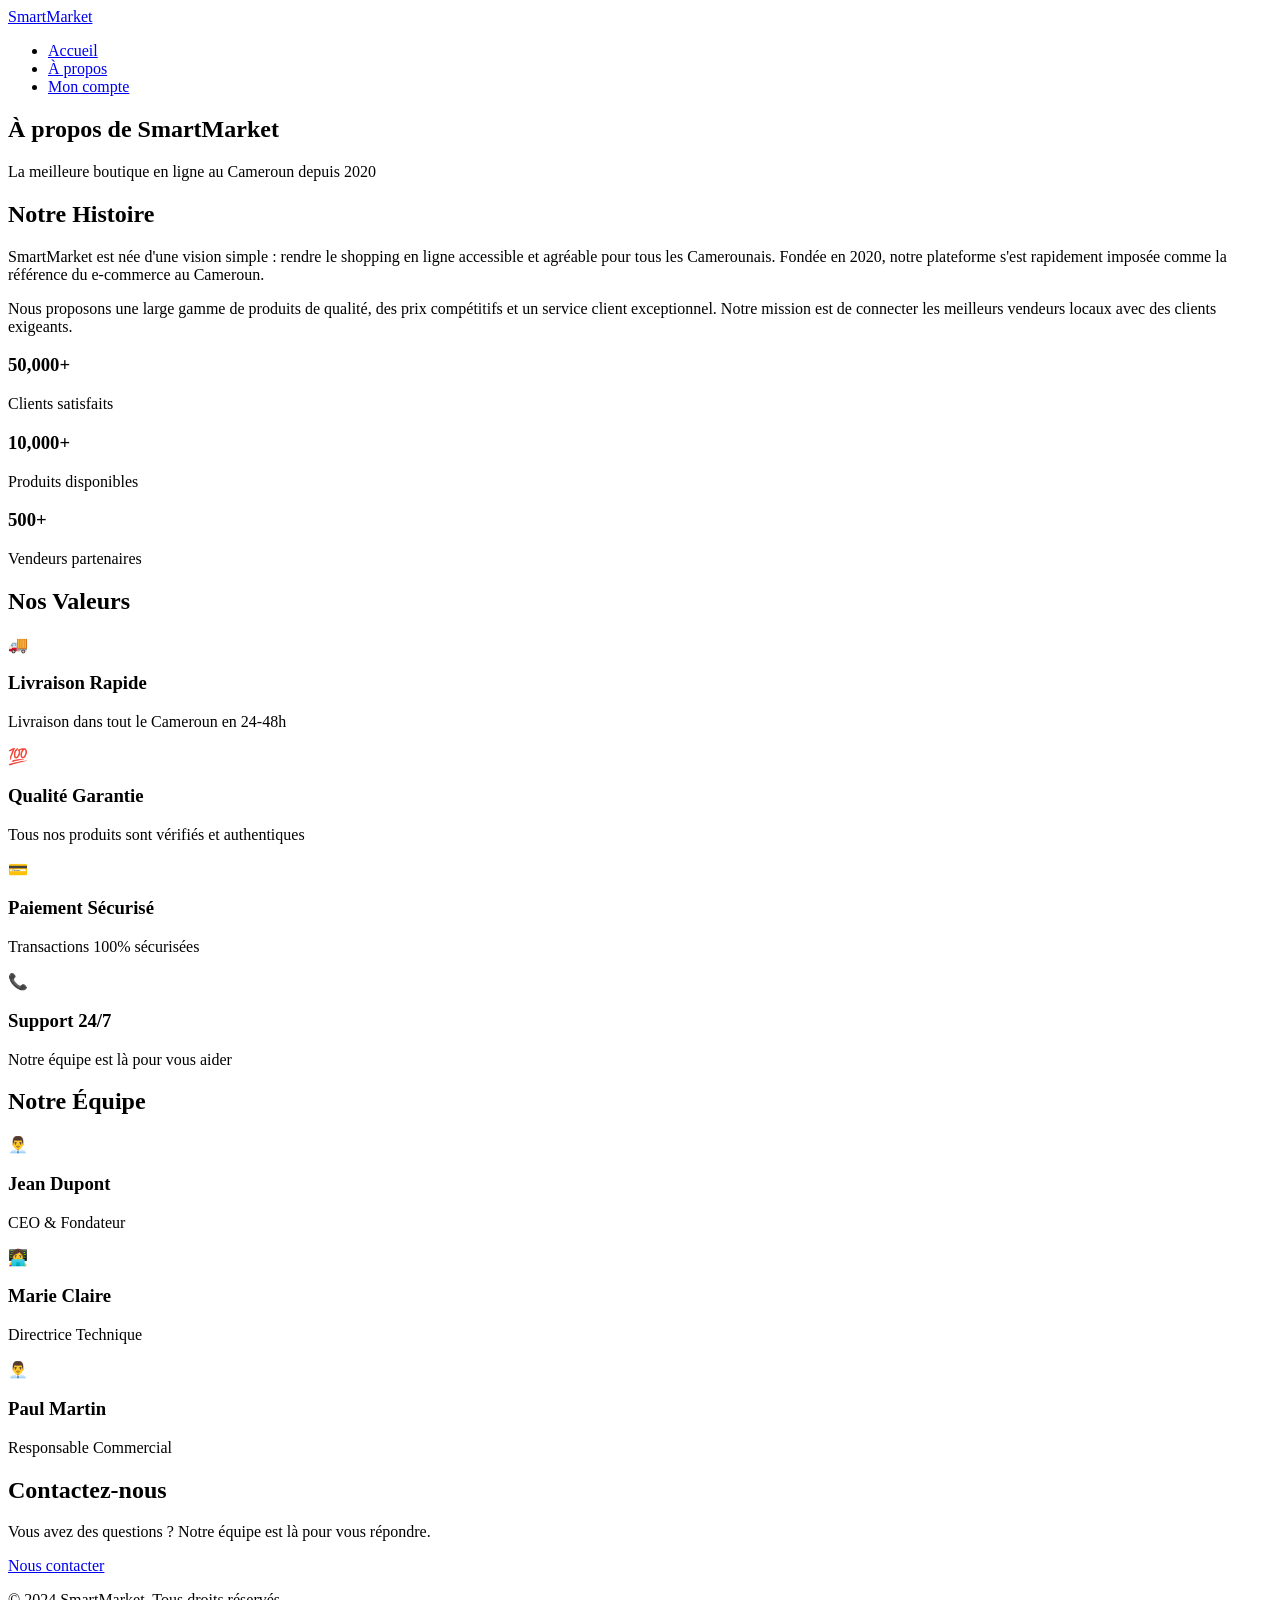
==== about.html @ d12b4888 "a propos description du site" ====
<!DOCTYPE html>
<html lang="fr">
<head>
    <meta charset="UTF-8">
    <meta name="viewport" content="width=device-width, initial-scale=1.0">
    <meta name="description" content="À propos de SmartMarket - Notre histoire et nos valeurs">
    <title>À propos - SmartMarket</title>
    <link rel="stylesheet" href="about.css">
</head>
<body>
    <header>
        <nav>
            <div class="nav-container">
                <a href="index.html" class="logo">SmartMarket</a>
                <ul class="nav-menu">
                    <li><a href="index.html">Accueil</a></li>
                    <li><a href="about.html" class="active">À propos</a></li>
                    <li><a href="account.html">Mon compte</a></li>
                </ul>
            </div>
        </nav>
    </header>

    <main>
        <section class="hero">
            <div class="hero-content">
                <h1>À propos de SmartMarket</h1>
                <p>La meilleure boutique en ligne au Cameroun depuis 2020</p>
            </div>
        </section>

        <section class="story">
            <div class="container">
                <h2>Notre Histoire</h2>
                <div class="story-content">
                    <div class="story-text">
                        <p>SmartMarket est née d'une vision simple : rendre le shopping en ligne accessible et agréable pour tous les Camerounais. Fondée en 2020, notre plateforme s'est rapidement imposée comme la référence du e-commerce au Cameroun.</p>
                        <p>Nous proposons une large gamme de produits de qualité, des prix compétitifs et un service client exceptionnel. Notre mission est de connecter les meilleurs vendeurs locaux avec des clients exigeants.</p>
                    </div>
                    <div class="story-stats">
                        <div class="stat">
                            <h3>50,000+</h3>
                            <p>Clients satisfaits</p>
                        </div>
                        <div class="stat">
                            <h3>10,000+</h3>
                            <p>Produits disponibles</p>
                        </div>
                        <div class="stat">
                            <h3>500+</h3>
                            <p>Vendeurs partenaires</p>
                        </div>
                    </div>
                </div>
            </div>
        </section>

        <section class="values">
            <div class="container">
                <h2>Nos Valeurs</h2>
                <div class="values-grid">
                    <div class="value-card">
                        <div class="value-icon">🚚</div>
                        <h3>Livraison Rapide</h3>
                        <p>Livraison dans tout le Cameroun en 24-48h</p>
                    </div>
                    <div class="value-card">
                        <div class="value-icon">💯</div>
                        <h3>Qualité Garantie</h3>
                        <p>Tous nos produits sont vérifiés et authentiques</p>
                    </div>
                    <div class="value-card">
                        <div class="value-icon">💳</div>
                        <h3>Paiement Sécurisé</h3>
                        <p>Transactions 100% sécurisées</p>
                    </div>
                    <div class="value-card">
                        <div class="value-icon">📞</div>
                        <h3>Support 24/7</h3>
                        <p>Notre équipe est là pour vous aider</p>
                    </div>
                </div>
            </div>
        </section>

        <section class="team">
            <div class="container">
                <h2>Notre Équipe</h2>
                <div class="team-grid">
                    <div class="team-member">
                        <div class="member-avatar">👨‍💼</div>
                        <h3>Jean Dupont</h3>
                        <p>CEO & Fondateur</p>
                    </div>
                    <div class="team-member">
                        <div class="member-avatar">👩‍💻</div>
                        <h3>Marie Claire</h3>
                        <p>Directrice Technique</p>
                    </div>
                    <div class="team-member">
                        <div class="member-avatar">👨‍💼</div>
                        <h3>Paul Martin</h3>
                        <p>Responsable Commercial</p>
                    </div>
                </div>
            </div>
        </section>

        <section class="contact-cta">
            <div class="container">
                <h2>Contactez-nous</h2>
                <p>Vous avez des questions ? Notre équipe est là pour vous répondre.</p>
                <a href="mailto:contact@smartmarket.cm" class="cta-button">Nous contacter</a>
            </div>
        </section>
    </main>

    <footer>
        <div class="container">
            <p>&copy; 2024 SmartMarket. Tous droits réservés.</p>
        </div>
    </footer>

    <script src="about.js"></script>
</body>
</html>
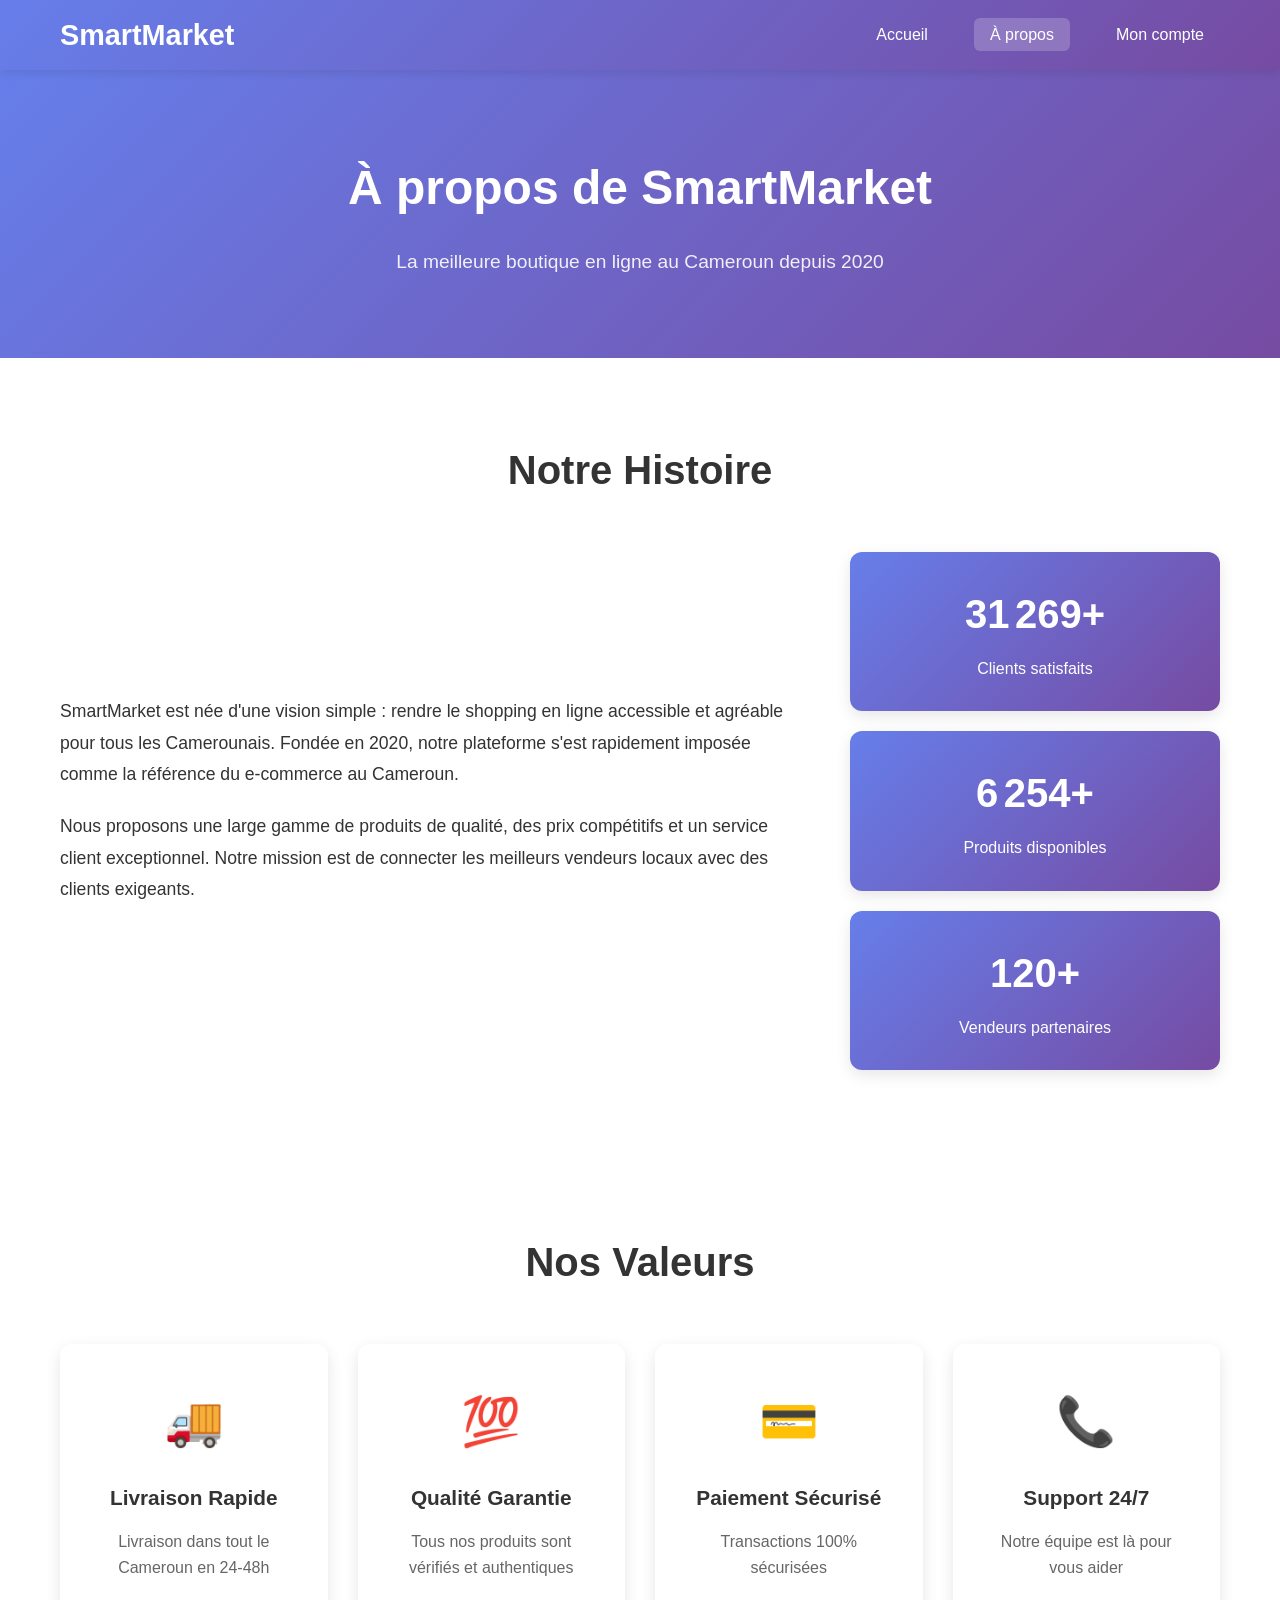
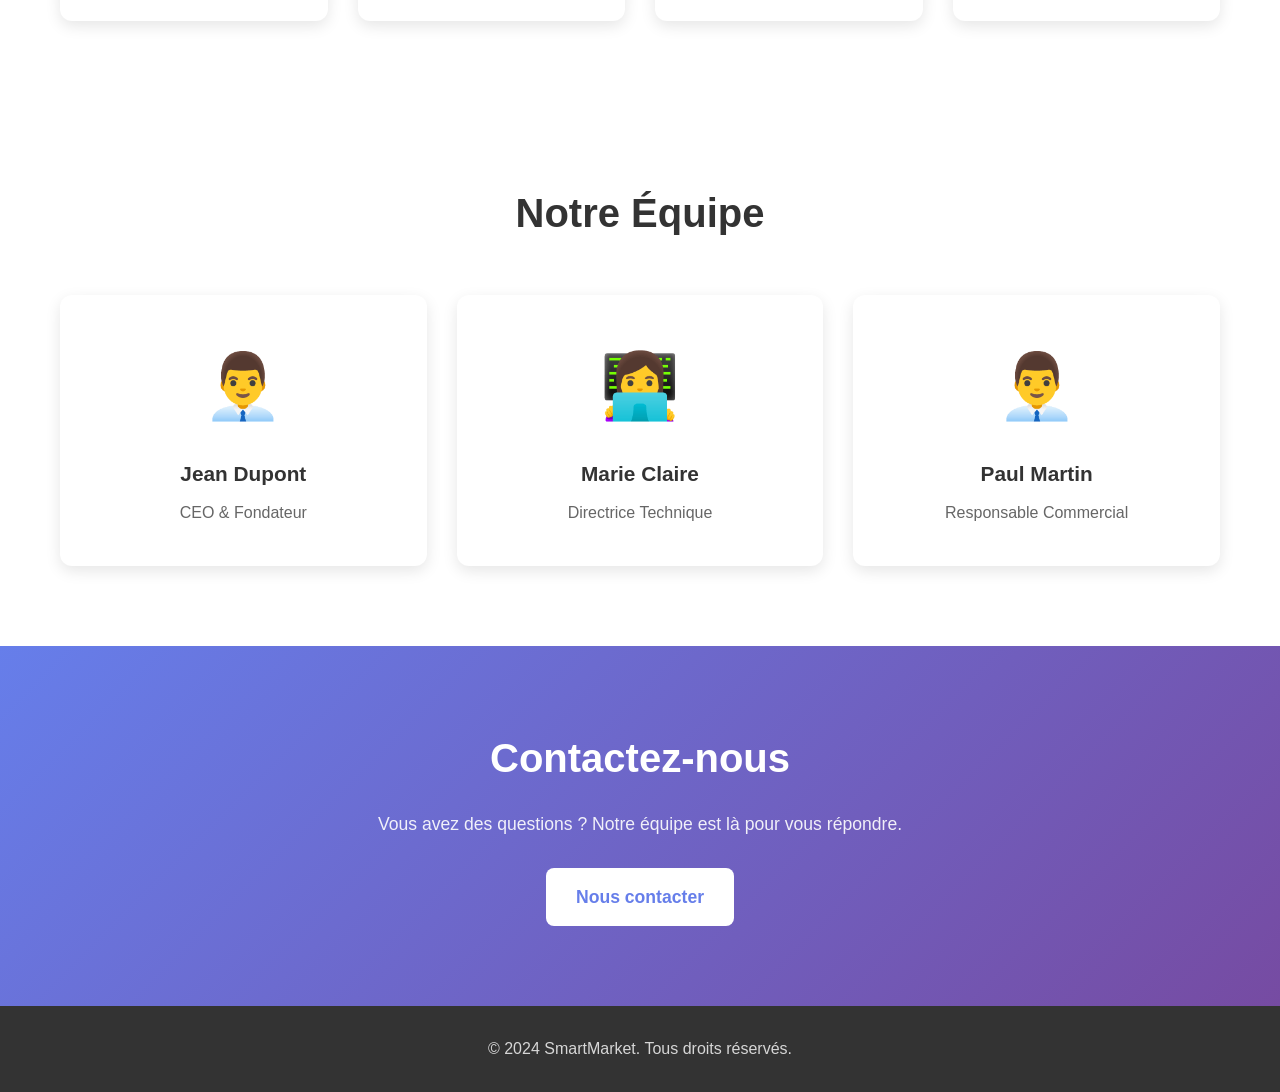
==== commit 08cc2df3: "modifications completes du travail. Ajout de la fonctionnalités de projduit, de compte, favoris etc" ====
--- a/about.html
+++ b/about.html
@@ -1,126 +1,126 @@
-<!DOCTYPE html>
-<html lang="fr">
-<head>
-    <meta charset="UTF-8">
-    <meta name="viewport" content="width=device-width, initial-scale=1.0">
-    <meta name="description" content="À propos de SmartMarket - Notre histoire et nos valeurs">
-    <title>À propos - SmartMarket</title>
-    <link rel="stylesheet" href="about.css">
-</head>
-<body>
-    <header>
-        <nav>
-            <div class="nav-container">
-                <a href="index.html" class="logo">SmartMarket</a>
-                <ul class="nav-menu">
-                    <li><a href="index.html">Accueil</a></li>
-                    <li><a href="about.html" class="active">À propos</a></li>
-                    <li><a href="account.html">Mon compte</a></li>
-                </ul>
-            </div>
-        </nav>
-    </header>
-
-    <main>
-        <section class="hero">
-            <div class="hero-content">
-                <h1>À propos de SmartMarket</h1>
-                <p>La meilleure boutique en ligne au Cameroun depuis 2020</p>
-            </div>
-        </section>
-
-        <section class="story">
-            <div class="container">
-                <h2>Notre Histoire</h2>
-                <div class="story-content">
-                    <div class="story-text">
-                        <p>SmartMarket est née d'une vision simple : rendre le shopping en ligne accessible et agréable pour tous les Camerounais. Fondée en 2020, notre plateforme s'est rapidement imposée comme la référence du e-commerce au Cameroun.</p>
-                        <p>Nous proposons une large gamme de produits de qualité, des prix compétitifs et un service client exceptionnel. Notre mission est de connecter les meilleurs vendeurs locaux avec des clients exigeants.</p>
-                    </div>
-                    <div class="story-stats">
-                        <div class="stat">
-                            <h3>50,000+</h3>
-                            <p>Clients satisfaits</p>
-                        </div>
-                        <div class="stat">
-                            <h3>10,000+</h3>
-                            <p>Produits disponibles</p>
-                        </div>
-                        <div class="stat">
-                            <h3>500+</h3>
-                            <p>Vendeurs partenaires</p>
-                        </div>
-                    </div>
-                </div>
-            </div>
-        </section>
-
-        <section class="values">
-            <div class="container">
-                <h2>Nos Valeurs</h2>
-                <div class="values-grid">
-                    <div class="value-card">
-                        <div class="value-icon">🚚</div>
-                        <h3>Livraison Rapide</h3>
-                        <p>Livraison dans tout le Cameroun en 24-48h</p>
-                    </div>
-                    <div class="value-card">
-                        <div class="value-icon">💯</div>
-                        <h3>Qualité Garantie</h3>
-                        <p>Tous nos produits sont vérifiés et authentiques</p>
-                    </div>
-                    <div class="value-card">
-                        <div class="value-icon">💳</div>
-                        <h3>Paiement Sécurisé</h3>
-                        <p>Transactions 100% sécurisées</p>
-                    </div>
-                    <div class="value-card">
-                        <div class="value-icon">📞</div>
-                        <h3>Support 24/7</h3>
-                        <p>Notre équipe est là pour vous aider</p>
-                    </div>
-                </div>
-            </div>
-        </section>
-
-        <section class="team">
-            <div class="container">
-                <h2>Notre Équipe</h2>
-                <div class="team-grid">
-                    <div class="team-member">
-                        <div class="member-avatar">👨‍💼</div>
-                        <h3>Jean Dupont</h3>
-                        <p>CEO & Fondateur</p>
-                    </div>
-                    <div class="team-member">
-                        <div class="member-avatar">👩‍💻</div>
-                        <h3>Marie Claire</h3>
-                        <p>Directrice Technique</p>
-                    </div>
-                    <div class="team-member">
-                        <div class="member-avatar">👨‍💼</div>
-                        <h3>Paul Martin</h3>
-                        <p>Responsable Commercial</p>
-                    </div>
-                </div>
-            </div>
-        </section>
-
-        <section class="contact-cta">
-            <div class="container">
-                <h2>Contactez-nous</h2>
-                <p>Vous avez des questions ? Notre équipe est là pour vous répondre.</p>
-                <a href="mailto:contact@smartmarket.cm" class="cta-button">Nous contacter</a>
-            </div>
-        </section>
-    </main>
-
-    <footer>
-        <div class="container">
-            <p>&copy; 2024 SmartMarket. Tous droits réservés.</p>
-        </div>
-    </footer>
-
-    <script src="about.js"></script>
-</body>
+<!DOCTYPE html>
+<html lang="fr">
+<head>
+    <meta charset="UTF-8">
+    <meta name="viewport" content="width=device-width, initial-scale=1.0">
+    <meta name="description" content="À propos de SmartMarket - Notre histoire et nos valeurs">
+    <title>À propos - SmartMarket</title>
+    <link rel="stylesheet" href="about.css">
+</head>
+<body>
+    <header>
+        <nav>
+            <div class="nav-container">
+                <a href="index.html" class="logo">SmartMarket</a>
+                <ul class="nav-menu">
+                    <li><a href="index.html">Accueil</a></li>
+                    <li><a href="about.html" class="active">À propos</a></li>
+                    <li><a href="account.html">Mon compte</a></li>
+                </ul>
+            </div>
+        </nav>
+    </header>
+
+    <main>
+        <section class="hero">
+            <div class="hero-content">
+                <h1>À propos de SmartMarket</h1>
+                <p>La meilleure boutique en ligne au Cameroun depuis 2020</p>
+            </div>
+        </section>
+
+        <section class="story">
+            <div class="container">
+                <h2>Notre Histoire</h2>
+                <div class="story-content">
+                    <div class="story-text">
+                        <p>SmartMarket est née d'une vision simple : rendre le shopping en ligne accessible et agréable pour tous les Camerounais. Fondée en 2020, notre plateforme s'est rapidement imposée comme la référence du e-commerce au Cameroun.</p>
+                        <p>Nous proposons une large gamme de produits de qualité, des prix compétitifs et un service client exceptionnel. Notre mission est de connecter les meilleurs vendeurs locaux avec des clients exigeants.</p>
+                    </div>
+                    <div class="story-stats">
+                        <div class="stat">
+                            <h3>50,000+</h3>
+                            <p>Clients satisfaits</p>
+                        </div>
+                        <div class="stat">
+                            <h3>10,000+</h3>
+                            <p>Produits disponibles</p>
+                        </div>
+                        <div class="stat">
+                            <h3>500+</h3>
+                            <p>Vendeurs partenaires</p>
+                        </div>
+                    </div>
+                </div>
+            </div>
+        </section>
+
+        <section class="values">
+            <div class="container">
+                <h2>Nos Valeurs</h2>
+                <div class="values-grid">
+                    <div class="value-card">
+                        <div class="value-icon">🚚</div>
+                        <h3>Livraison Rapide</h3>
+                        <p>Livraison dans tout le Cameroun en 24-48h</p>
+                    </div>
+                    <div class="value-card">
+                        <div class="value-icon">💯</div>
+                        <h3>Qualité Garantie</h3>
+                        <p>Tous nos produits sont vérifiés et authentiques</p>
+                    </div>
+                    <div class="value-card">
+                        <div class="value-icon">💳</div>
+                        <h3>Paiement Sécurisé</h3>
+                        <p>Transactions 100% sécurisées</p>
+                    </div>
+                    <div class="value-card">
+                        <div class="value-icon">📞</div>
+                        <h3>Support 24/7</h3>
+                        <p>Notre équipe est là pour vous aider</p>
+                    </div>
+                </div>
+            </div>
+        </section>
+
+        <section class="team">
+            <div class="container">
+                <h2>Notre Équipe</h2>
+                <div class="team-grid">
+                    <div class="team-member">
+                        <div class="member-avatar">👨‍💼</div>
+                        <h3>Jean Dupont</h3>
+                        <p>CEO & Fondateur</p>
+                    </div>
+                    <div class="team-member">
+                        <div class="member-avatar">👩‍💻</div>
+                        <h3>Marie Claire</h3>
+                        <p>Directrice Technique</p>
+                    </div>
+                    <div class="team-member">
+                        <div class="member-avatar">👨‍💼</div>
+                        <h3>Paul Martin</h3>
+                        <p>Responsable Commercial</p>
+                    </div>
+                </div>
+            </div>
+        </section>
+
+        <section class="contact-cta">
+            <div class="container">
+                <h2>Contactez-nous</h2>
+                <p>Vous avez des questions ? Notre équipe est là pour vous répondre.</p>
+                <a href="mailto:contact@smartmarket.cm" class="cta-button">Nous contacter</a>
+            </div>
+        </section>
+    </main>
+
+    <footer>
+        <div class="container">
+            <p>&copy; 2024 SmartMarket. Tous droits réservés.</p>
+        </div>
+    </footer>
+
+    <script src="about.js"></script>
+</body>
 </html>
--- a/about.css
+++ b/about.css
@@ -0,0 +1,283 @@
+/* Reset et base */
+* {
+    margin: 0;
+    padding: 0;
+    box-sizing: border-box;
+}
+
+body {
+    font-family: 'Segoe UI', Tahoma, Geneva, Verdana, sans-serif;
+    line-height: 1.6;
+    color: #333;
+}
+
+/* Navigation */
+header {
+    background: linear-gradient(135deg, #667eea 0%, #764ba2 100%);
+    box-shadow: 0 2px 10px rgba(0,0,0,0.1);
+    position: sticky;
+    top: 0;
+    z-index: 100;
+}
+
+.nav-container {
+    max-width: 1200px;
+    margin: 0 auto;
+    padding: 0 20px;
+    display: flex;
+    justify-content: space-between;
+    align-items: center;
+    height: 70px;
+}
+
+.logo {
+    color: white;
+    font-size: 1.8em;
+    font-weight: bold;
+    text-decoration: none;
+}
+
+.nav-menu {
+    display: flex;
+    list-style: none;
+    gap: 30px;
+}
+
+.nav-menu a {
+    color: white;
+    text-decoration: none;
+    font-weight: 500;
+    padding: 8px 16px;
+    border-radius: 6px;
+    transition: background-color 0.3s ease;
+}
+
+.nav-menu a:hover,
+.nav-menu a.active {
+    background-color: rgba(255, 255, 255, 0.2);
+}
+
+/* Hero Section */
+.hero {
+    background: linear-gradient(135deg, #667eea 0%, #764ba2 100%);
+    color: white;
+    padding: 80px 0;
+    text-align: center;
+}
+
+.hero-content h1 {
+    font-size: 3em;
+    margin-bottom: 20px;
+}
+
+.hero-content p {
+    font-size: 1.2em;
+    opacity: 0.9;
+}
+
+/* Sections communes */
+.container {
+    max-width: 1200px;
+    margin: 0 auto;
+    padding: 0 20px;
+}
+
+section {
+    padding: 80px 0;
+}
+
+h2 {
+    font-size: 2.5em;
+    text-align: center;
+    margin-bottom: 50px;
+    color: #333;
+}
+
+/* Histoire */
+.story-content {
+    display: grid;
+    grid-template-columns: 2fr 1fr;
+    gap: 50px;
+    align-items: center;
+}
+
+.story-text p {
+    font-size: 1.1em;
+    margin-bottom: 20px;
+    line-height: 1.8;
+}
+
+.story-stats {
+    display: grid;
+    gap: 20px;
+}
+
+.stat {
+    text-align: center;
+    padding: 30px;
+    background: linear-gradient(135deg, #667eea 0%, #764ba2 100%);
+    color: white;
+    border-radius: 12px;
+    box-shadow: 0 5px 15px rgba(0,0,0,0.1);
+}
+
+.stat h3 {
+    font-size: 2.5em;
+    margin-bottom: 10px;
+}
+
+/* Valeurs */
+.values-grid {
+    display: grid;
+    grid-template-columns: repeat(auto-fit, minmax(250px, 1fr));
+    gap: 30px;
+}
+
+.value-card {
+    background: white;
+    padding: 40px 30px;
+    border-radius: 12px;
+    box-shadow: 0 5px 15px rgba(0,0,0,0.1);
+    text-align: center;
+    transition: transform 0.3s ease, box-shadow 0.3s ease;
+}
+
+.value-card:hover {
+    transform: translateY(-5px);
+    box-shadow: 0 10px 25px rgba(0,0,0,0.15);
+}
+
+.value-icon {
+    font-size: 3em;
+    margin-bottom: 20px;
+}
+
+.value-card h3 {
+    font-size: 1.3em;
+    margin-bottom: 15px;
+    color: #333;
+}
+
+.value-card p {
+    color: #666;
+    line-height: 1.6;
+}
+
+/* Équipe */
+.team-grid {
+    display: grid;
+    grid-template-columns: repeat(auto-fit, minmax(250px, 1fr));
+    gap: 30px;
+}
+
+.team-member {
+    background: white;
+    padding: 40px 30px;
+    border-radius: 12px;
+    box-shadow: 0 5px 15px rgba(0,0,0,0.1);
+    text-align: center;
+    transition: transform 0.3s ease;
+}
+
+.team-member:hover {
+    transform: translateY(-5px);
+}
+
+.member-avatar {
+    font-size: 4em;
+    margin-bottom: 20px;
+}
+
+.team-member h3 {
+    font-size: 1.3em;
+    margin-bottom: 10px;
+    color: #333;
+}
+
+.team-member p {
+    color: #666;
+}
+
+/* CTA Contact */
+.contact-cta {
+    background: linear-gradient(135deg, #667eea 0%, #764ba2 100%);
+    color: white;
+    text-align: center;
+}
+
+.contact-cta h2 {
+    color: white;
+    margin-bottom: 20px;
+}
+
+.contact-cta p {
+    font-size: 1.1em;
+    margin-bottom: 30px;
+    opacity: 0.9;
+}
+
+.cta-button {
+    display: inline-block;
+    background: white;
+    color: #667eea;
+    padding: 15px 30px;
+    text-decoration: none;
+    border-radius: 8px;
+    font-weight: bold;
+    font-size: 1.1em;
+    transition: all 0.3s ease;
+}
+
+.cta-button:hover {
+    background: #f0f0f0;
+    transform: translateY(-2px);
+    box-shadow: 0 5px 15px rgba(0,0,0,0.2);
+}
+
+/* Footer */
+footer {
+    background: #333;
+    color: white;
+    text-align: center;
+    padding: 30px 0;
+}
+
+footer p {
+    opacity: 0.8;
+}
+
+/* Responsive */
+@media (max-width: 768px) {
+    .nav-container {
+        flex-direction: column;
+        height: auto;
+        padding: 20px;
+    }
+
+    .nav-menu {
+        margin-top: 20px;
+        gap: 15px;
+    }
+
+    .hero-content h1 {
+        font-size: 2em;
+    }
+
+    .story-content {
+        grid-template-columns: 1fr;
+        gap: 30px;
+    }
+
+    .values-grid,
+    .team-grid {
+        grid-template-columns: 1fr;
+    }
+
+    section {
+        padding: 50px 0;
+    }
+
+    h2 {
+        font-size: 2em;
+    }
+}
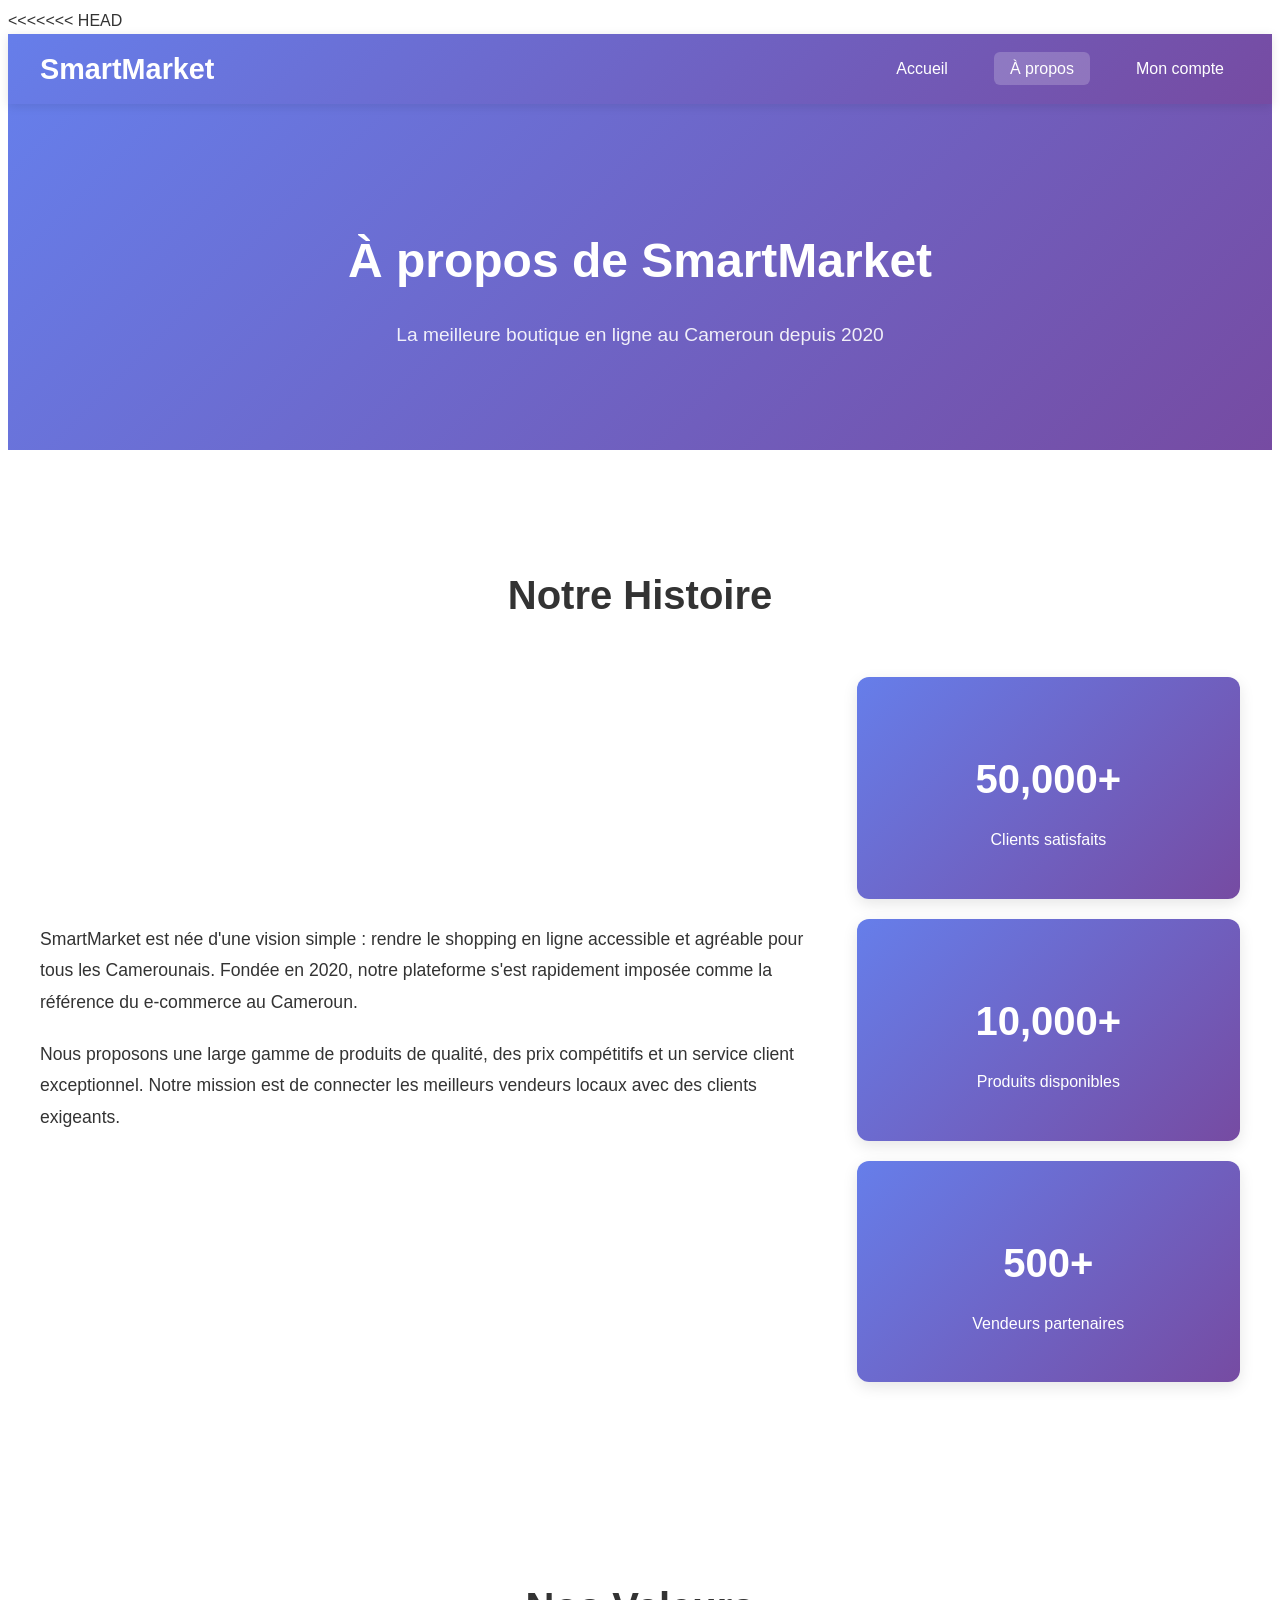
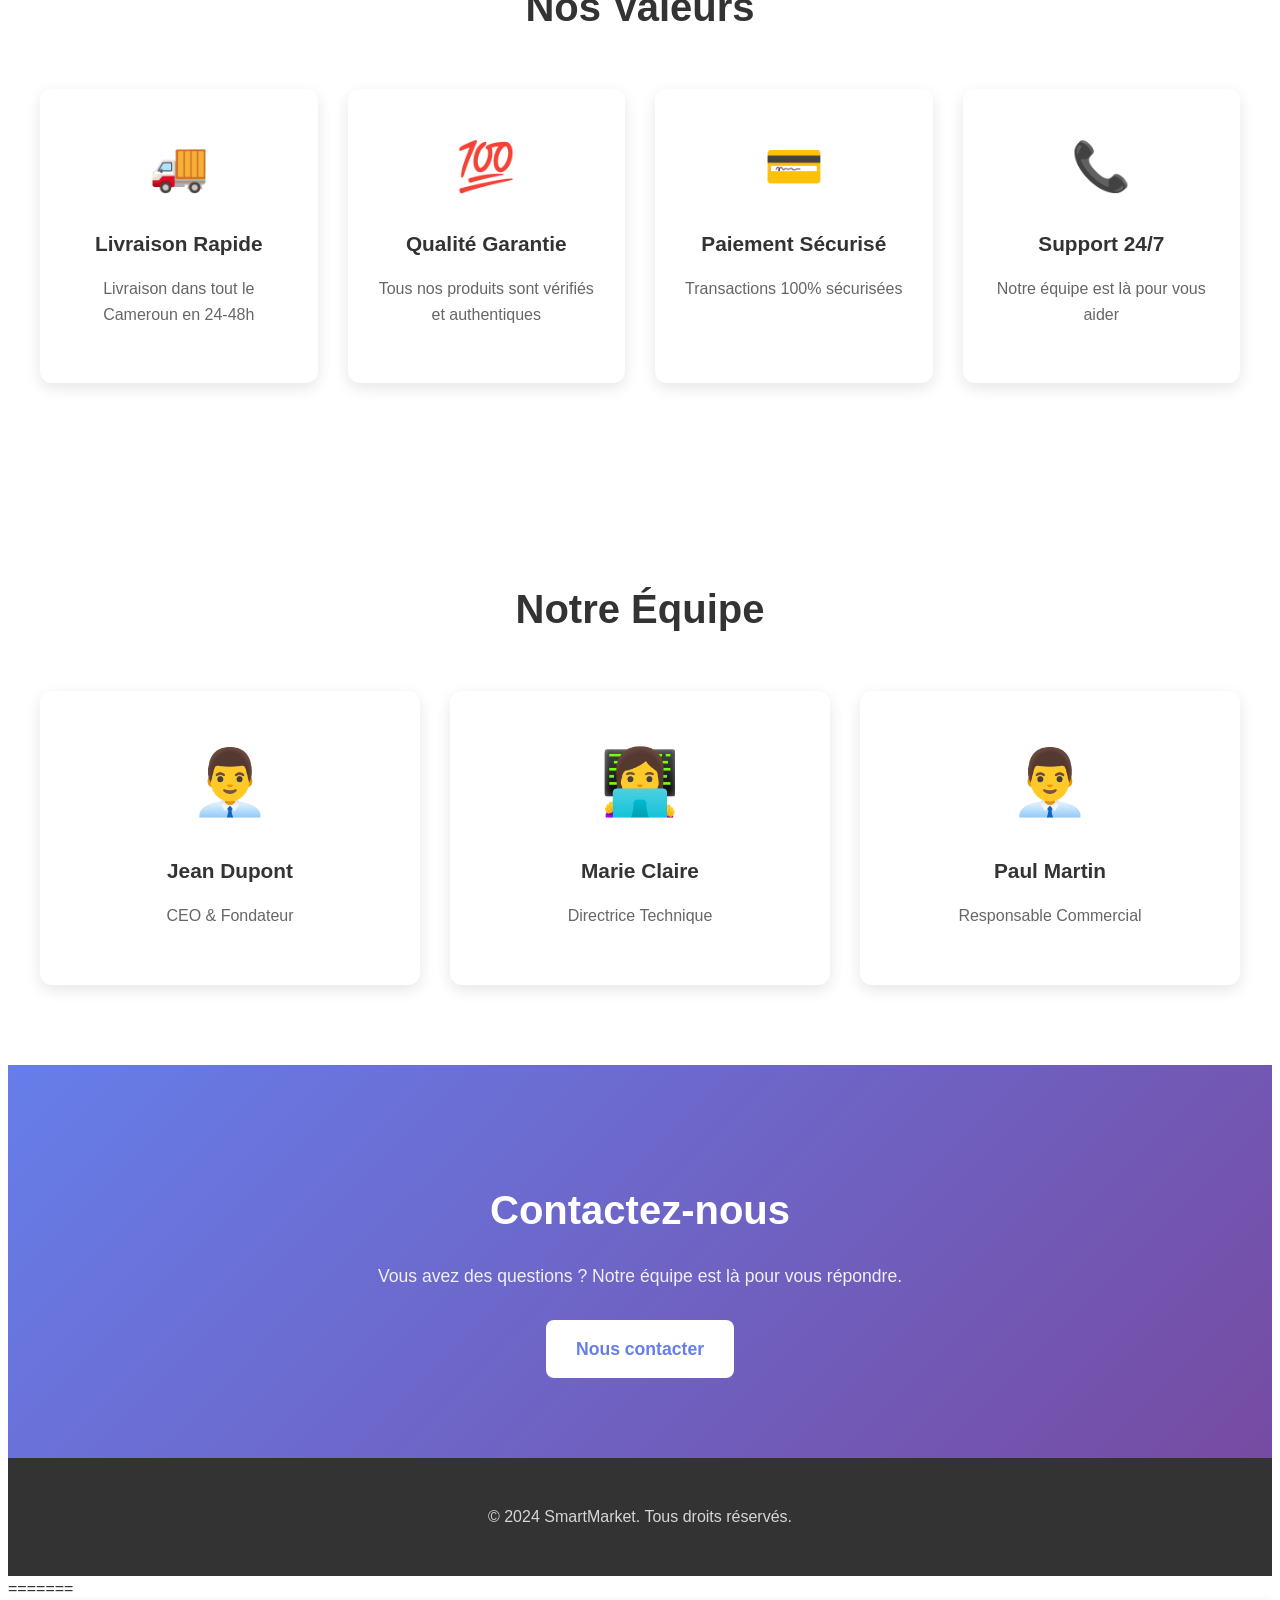
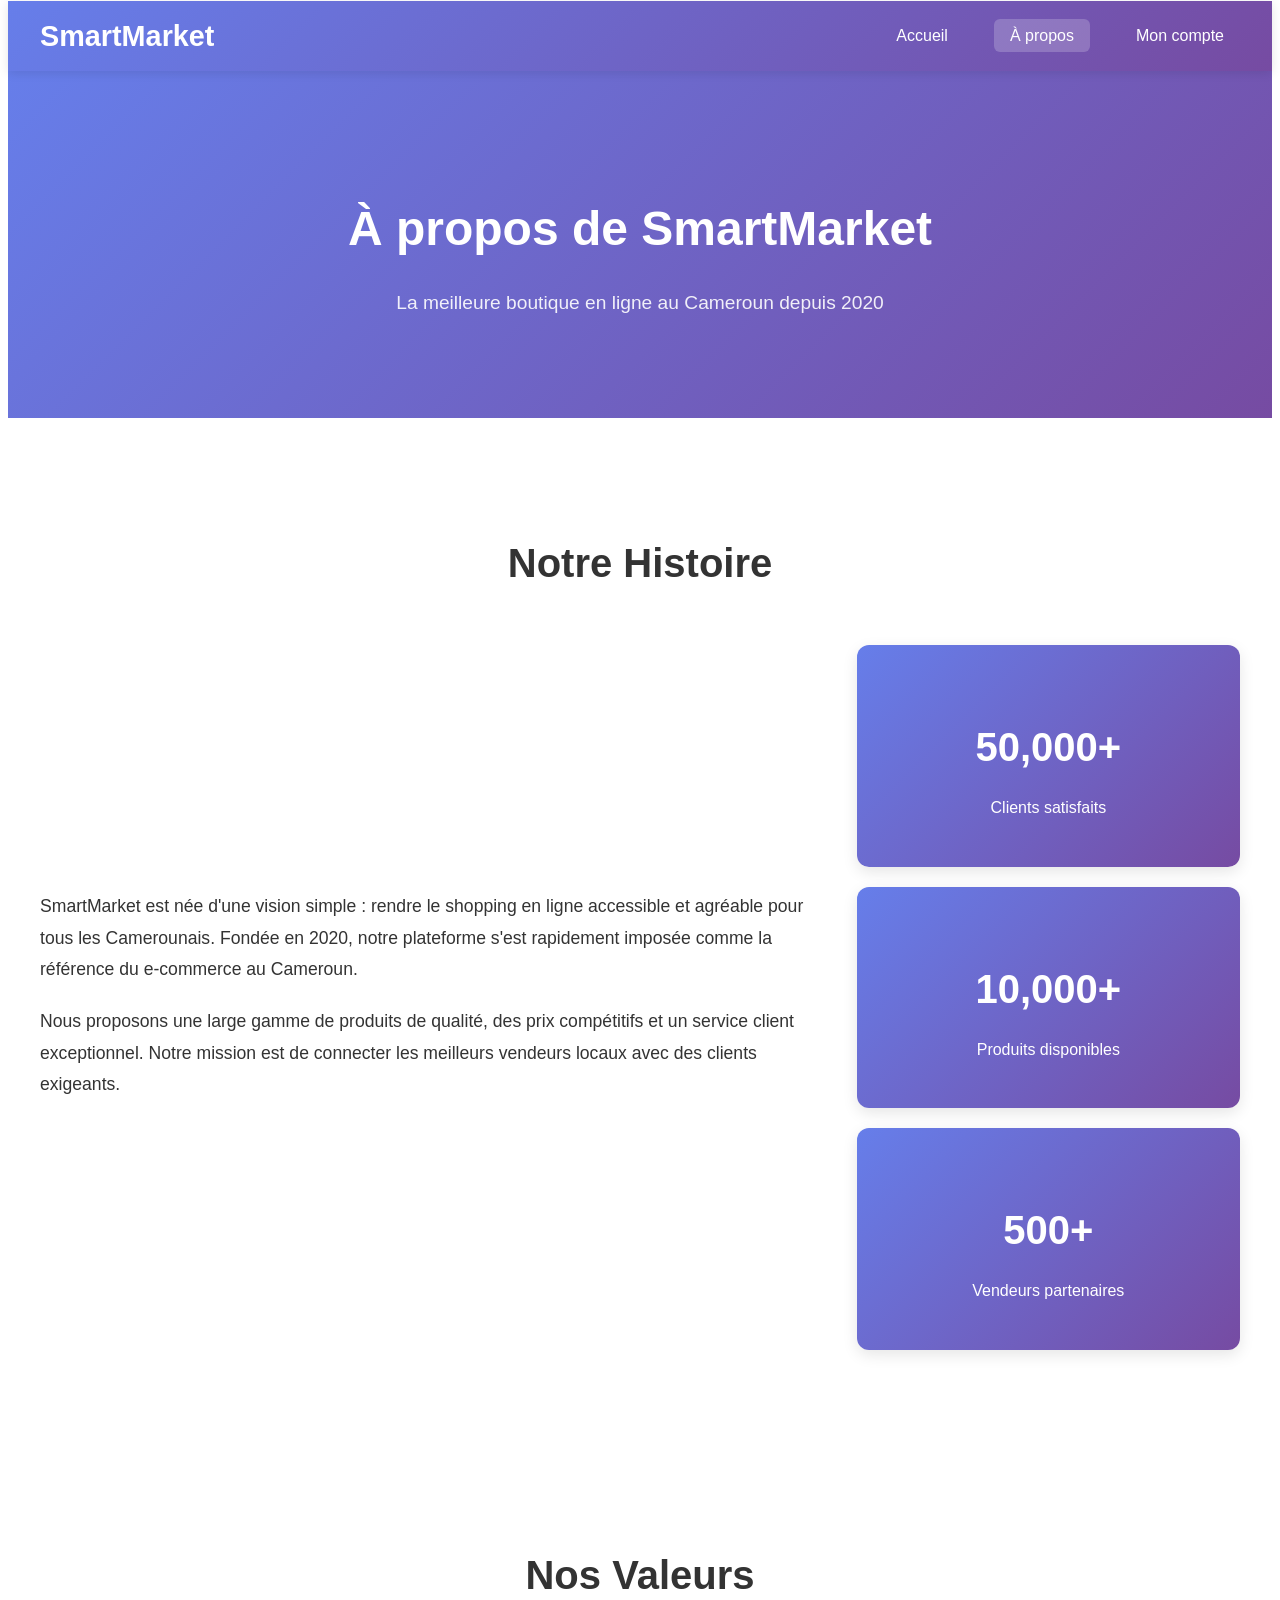
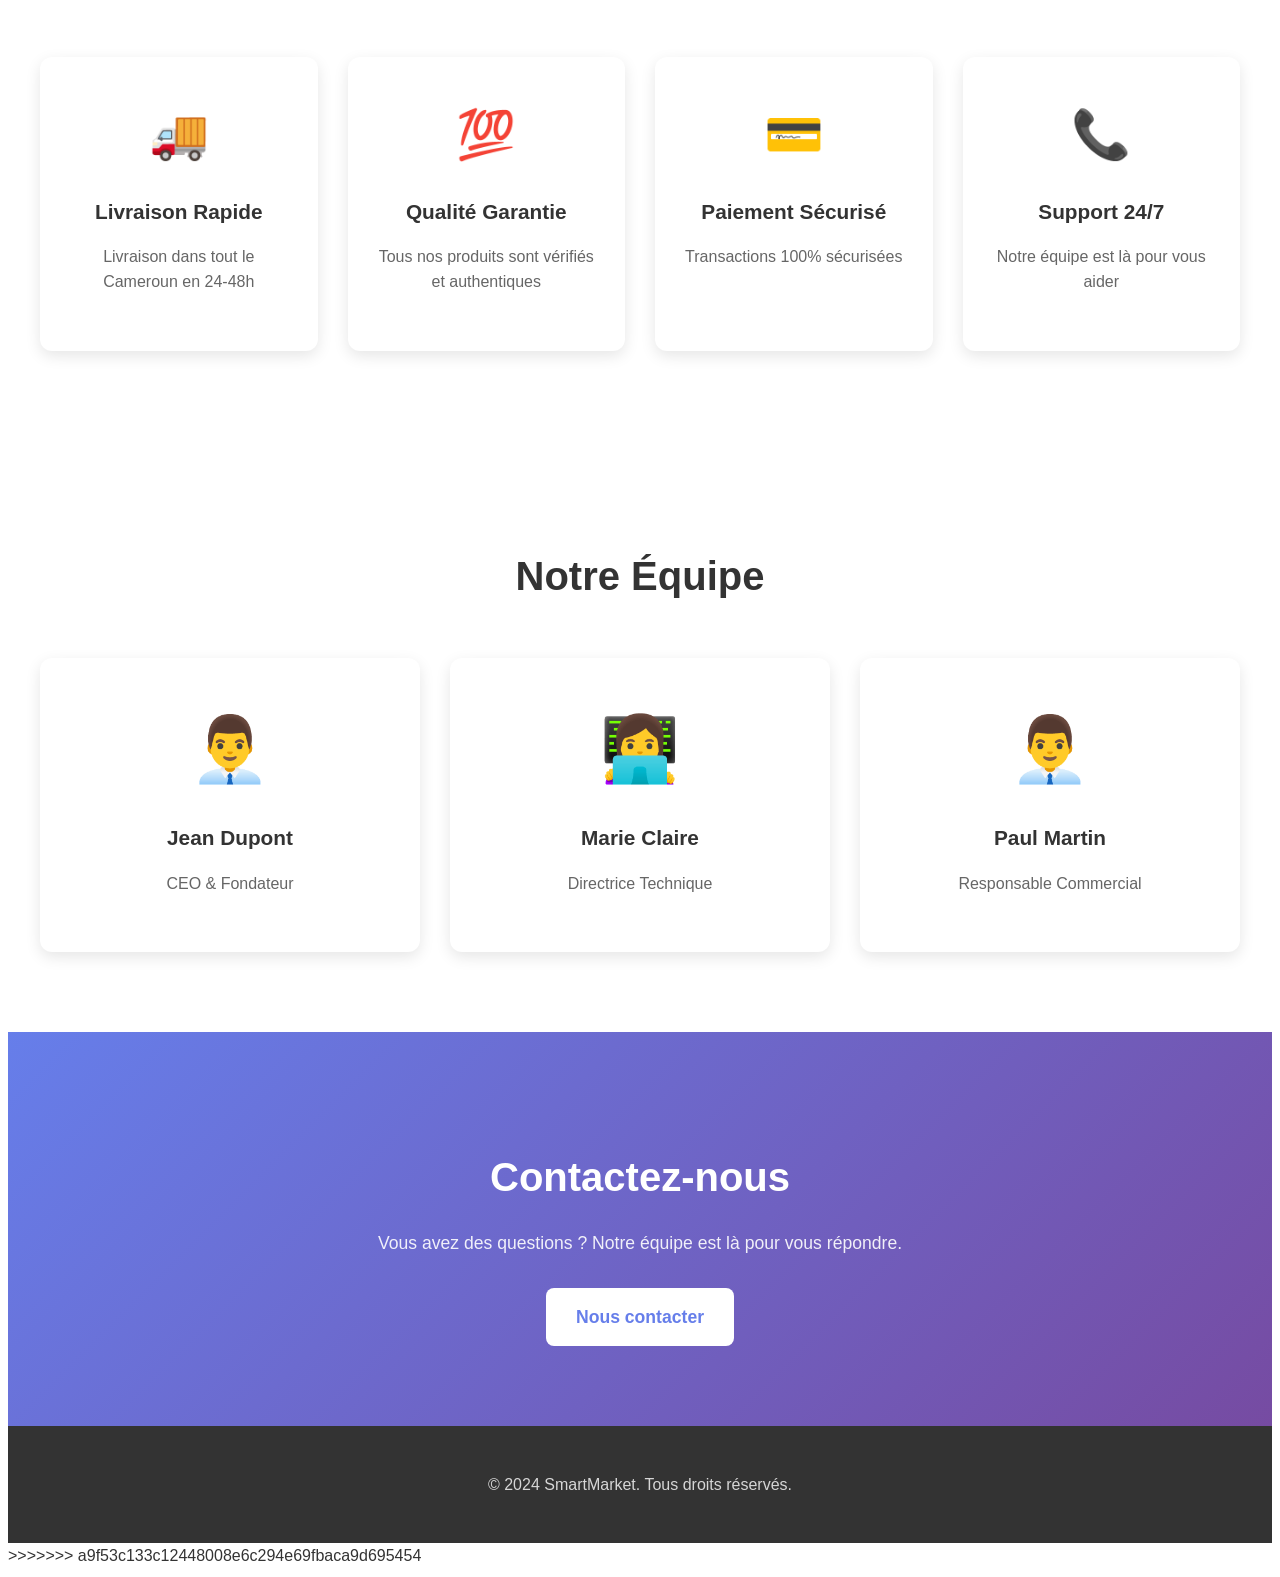
==== commit 4674c6e4: "merge: fusion local et github" ====
--- a/about.html
+++ b/about.html
@@ -1,3 +1,4 @@
+<<<<<<< HEAD
 <!DOCTYPE html>
 <html lang="fr">
 <head>
@@ -123,4 +124,131 @@
 
     <script src="about.js"></script>
 </body>
+=======
+<!DOCTYPE html>
+<html lang="fr">
+<head>
+    <meta charset="UTF-8">
+    <meta name="viewport" content="width=device-width, initial-scale=1.0">
+    <meta name="description" content="À propos de SmartMarket - Notre histoire et nos valeurs">
+    <title>À propos - SmartMarket</title>
+    <link rel="stylesheet" href="about.css">
+</head>
+<body>
+    <header>
+        <nav>
+            <div class="nav-container">
+                <a href="index.html" class="logo">SmartMarket</a>
+                <ul class="nav-menu">
+                    <li><a href="index.html">Accueil</a></li>
+                    <li><a href="about.html" class="active">À propos</a></li>
+                    <li><a href="account.html">Mon compte</a></li>
+                </ul>
+            </div>
+        </nav>
+    </header>
+
+    <main>
+        <section class="hero">
+            <div class="hero-content">
+                <h1>À propos de SmartMarket</h1>
+                <p>La meilleure boutique en ligne au Cameroun depuis 2020</p>
+            </div>
+        </section>
+
+        <section class="story">
+            <div class="container">
+                <h2>Notre Histoire</h2>
+                <div class="story-content">
+                    <div class="story-text">
+                        <p>SmartMarket est née d'une vision simple : rendre le shopping en ligne accessible et agréable pour tous les Camerounais. Fondée en 2020, notre plateforme s'est rapidement imposée comme la référence du e-commerce au Cameroun.</p>
+                        <p>Nous proposons une large gamme de produits de qualité, des prix compétitifs et un service client exceptionnel. Notre mission est de connecter les meilleurs vendeurs locaux avec des clients exigeants.</p>
+                    </div>
+                    <div class="story-stats">
+                        <div class="stat">
+                            <h3>50,000+</h3>
+                            <p>Clients satisfaits</p>
+                        </div>
+                        <div class="stat">
+                            <h3>10,000+</h3>
+                            <p>Produits disponibles</p>
+                        </div>
+                        <div class="stat">
+                            <h3>500+</h3>
+                            <p>Vendeurs partenaires</p>
+                        </div>
+                    </div>
+                </div>
+            </div>
+        </section>
+
+        <section class="values">
+            <div class="container">
+                <h2>Nos Valeurs</h2>
+                <div class="values-grid">
+                    <div class="value-card">
+                        <div class="value-icon">🚚</div>
+                        <h3>Livraison Rapide</h3>
+                        <p>Livraison dans tout le Cameroun en 24-48h</p>
+                    </div>
+                    <div class="value-card">
+                        <div class="value-icon">💯</div>
+                        <h3>Qualité Garantie</h3>
+                        <p>Tous nos produits sont vérifiés et authentiques</p>
+                    </div>
+                    <div class="value-card">
+                        <div class="value-icon">💳</div>
+                        <h3>Paiement Sécurisé</h3>
+                        <p>Transactions 100% sécurisées</p>
+                    </div>
+                    <div class="value-card">
+                        <div class="value-icon">📞</div>
+                        <h3>Support 24/7</h3>
+                        <p>Notre équipe est là pour vous aider</p>
+                    </div>
+                </div>
+            </div>
+        </section>
+
+        <section class="team">
+            <div class="container">
+                <h2>Notre Équipe</h2>
+                <div class="team-grid">
+                    <div class="team-member">
+                        <div class="member-avatar">👨‍💼</div>
+                        <h3>Jean Dupont</h3>
+                        <p>CEO & Fondateur</p>
+                    </div>
+                    <div class="team-member">
+                        <div class="member-avatar">👩‍💻</div>
+                        <h3>Marie Claire</h3>
+                        <p>Directrice Technique</p>
+                    </div>
+                    <div class="team-member">
+                        <div class="member-avatar">👨‍💼</div>
+                        <h3>Paul Martin</h3>
+                        <p>Responsable Commercial</p>
+                    </div>
+                </div>
+            </div>
+        </section>
+
+        <section class="contact-cta">
+            <div class="container">
+                <h2>Contactez-nous</h2>
+                <p>Vous avez des questions ? Notre équipe est là pour vous répondre.</p>
+                <a href="mailto:contact@smartmarket.cm" class="cta-button">Nous contacter</a>
+            </div>
+        </section>
+    </main>
+
+    <footer>
+        <div class="container">
+            <p>&copy; 2024 SmartMarket. Tous droits réservés.</p>
+        </div>
+    </footer>
+
+    <script src="about.js"></script>
+</body>
+>>>>>>> a9f53c133c12448008e6c294e69fbaca9d695454
 </html>
--- a/about.css
+++ b/about.css
@@ -1,3 +1,4 @@
+<<<<<<< HEAD
 /* Reset et base */
 * {
     margin: 0;
@@ -280,4 +281,288 @@
     h2 {
         font-size: 2em;
     }
+=======
+/* Reset et base */
+* {
+    margin: 0;
+    padding: 0;
+    box-sizing: border-box;
+}
+
+body {
+    font-family: 'Segoe UI', Tahoma, Geneva, Verdana, sans-serif;
+    line-height: 1.6;
+    color: #333;
+}
+
+/* Navigation */
+header {
+    background: linear-gradient(135deg, #667eea 0%, #764ba2 100%);
+    box-shadow: 0 2px 10px rgba(0,0,0,0.1);
+    position: sticky;
+    top: 0;
+    z-index: 100;
+}
+
+.nav-container {
+    max-width: 1200px;
+    margin: 0 auto;
+    padding: 0 20px;
+    display: flex;
+    justify-content: space-between;
+    align-items: center;
+    height: 70px;
+}
+
+.logo {
+    color: white;
+    font-size: 1.8em;
+    font-weight: bold;
+    text-decoration: none;
+}
+
+.nav-menu {
+    display: flex;
+    list-style: none;
+    gap: 30px;
+}
+
+.nav-menu a {
+    color: white;
+    text-decoration: none;
+    font-weight: 500;
+    padding: 8px 16px;
+    border-radius: 6px;
+    transition: background-color 0.3s ease;
+}
+
+.nav-menu a:hover,
+.nav-menu a.active {
+    background-color: rgba(255, 255, 255, 0.2);
+}
+
+/* Hero Section */
+.hero {
+    background: linear-gradient(135deg, #667eea 0%, #764ba2 100%);
+    color: white;
+    padding: 80px 0;
+    text-align: center;
+}
+
+.hero-content h1 {
+    font-size: 3em;
+    margin-bottom: 20px;
+}
+
+.hero-content p {
+    font-size: 1.2em;
+    opacity: 0.9;
+}
+
+/* Sections communes */
+.container {
+    max-width: 1200px;
+    margin: 0 auto;
+    padding: 0 20px;
+}
+
+section {
+    padding: 80px 0;
+}
+
+h2 {
+    font-size: 2.5em;
+    text-align: center;
+    margin-bottom: 50px;
+    color: #333;
+}
+
+/* Histoire */
+.story-content {
+    display: grid;
+    grid-template-columns: 2fr 1fr;
+    gap: 50px;
+    align-items: center;
+}
+
+.story-text p {
+    font-size: 1.1em;
+    margin-bottom: 20px;
+    line-height: 1.8;
+}
+
+.story-stats {
+    display: grid;
+    gap: 20px;
+}
+
+.stat {
+    text-align: center;
+    padding: 30px;
+    background: linear-gradient(135deg, #667eea 0%, #764ba2 100%);
+    color: white;
+    border-radius: 12px;
+    box-shadow: 0 5px 15px rgba(0,0,0,0.1);
+}
+
+.stat h3 {
+    font-size: 2.5em;
+    margin-bottom: 10px;
+}
+
+/* Valeurs */
+.values-grid {
+    display: grid;
+    grid-template-columns: repeat(auto-fit, minmax(250px, 1fr));
+    gap: 30px;
+}
+
+.value-card {
+    background: white;
+    padding: 40px 30px;
+    border-radius: 12px;
+    box-shadow: 0 5px 15px rgba(0,0,0,0.1);
+    text-align: center;
+    transition: transform 0.3s ease, box-shadow 0.3s ease;
+}
+
+.value-card:hover {
+    transform: translateY(-5px);
+    box-shadow: 0 10px 25px rgba(0,0,0,0.15);
+}
+
+.value-icon {
+    font-size: 3em;
+    margin-bottom: 20px;
+}
+
+.value-card h3 {
+    font-size: 1.3em;
+    margin-bottom: 15px;
+    color: #333;
+}
+
+.value-card p {
+    color: #666;
+    line-height: 1.6;
+}
+
+/* Équipe */
+.team-grid {
+    display: grid;
+    grid-template-columns: repeat(auto-fit, minmax(250px, 1fr));
+    gap: 30px;
+}
+
+.team-member {
+    background: white;
+    padding: 40px 30px;
+    border-radius: 12px;
+    box-shadow: 0 5px 15px rgba(0,0,0,0.1);
+    text-align: center;
+    transition: transform 0.3s ease;
+}
+
+.team-member:hover {
+    transform: translateY(-5px);
+}
+
+.member-avatar {
+    font-size: 4em;
+    margin-bottom: 20px;
+}
+
+.team-member h3 {
+    font-size: 1.3em;
+    margin-bottom: 10px;
+    color: #333;
+}
+
+.team-member p {
+    color: #666;
+}
+
+/* CTA Contact */
+.contact-cta {
+    background: linear-gradient(135deg, #667eea 0%, #764ba2 100%);
+    color: white;
+    text-align: center;
+}
+
+.contact-cta h2 {
+    color: white;
+    margin-bottom: 20px;
+}
+
+.contact-cta p {
+    font-size: 1.1em;
+    margin-bottom: 30px;
+    opacity: 0.9;
+}
+
+.cta-button {
+    display: inline-block;
+    background: white;
+    color: #667eea;
+    padding: 15px 30px;
+    text-decoration: none;
+    border-radius: 8px;
+    font-weight: bold;
+    font-size: 1.1em;
+    transition: all 0.3s ease;
+}
+
+.cta-button:hover {
+    background: #f0f0f0;
+    transform: translateY(-2px);
+    box-shadow: 0 5px 15px rgba(0,0,0,0.2);
+}
+
+/* Footer */
+footer {
+    background: #333;
+    color: white;
+    text-align: center;
+    padding: 30px 0;
+}
+
+footer p {
+    opacity: 0.8;
+}
+
+/* Responsive */
+@media (max-width: 768px) {
+    .nav-container {
+        flex-direction: column;
+        height: auto;
+        padding: 20px;
+    }
+
+    .nav-menu {
+        margin-top: 20px;
+        gap: 15px;
+    }
+
+    .hero-content h1 {
+        font-size: 2em;
+    }
+
+    .story-content {
+        grid-template-columns: 1fr;
+        gap: 30px;
+    }
+
+    .values-grid,
+    .team-grid {
+        grid-template-columns: 1fr;
+    }
+
+    section {
+        padding: 50px 0;
+    }
+
+    h2 {
+        font-size: 2em;
+    }
+>>>>>>> a9f53c133c12448008e6c294e69fbaca9d695454
 }
--- a/about.css
+++ b/about.css
@@ -1,3 +1,4 @@
+<<<<<<< HEAD
 /* Reset et base */
 * {
     margin: 0;
@@ -280,4 +281,288 @@
     h2 {
         font-size: 2em;
     }
+=======
+/* Reset et base */
+* {
+    margin: 0;
+    padding: 0;
+    box-sizing: border-box;
+}
+
+body {
+    font-family: 'Segoe UI', Tahoma, Geneva, Verdana, sans-serif;
+    line-height: 1.6;
+    color: #333;
+}
+
+/* Navigation */
+header {
+    background: linear-gradient(135deg, #667eea 0%, #764ba2 100%);
+    box-shadow: 0 2px 10px rgba(0,0,0,0.1);
+    position: sticky;
+    top: 0;
+    z-index: 100;
+}
+
+.nav-container {
+    max-width: 1200px;
+    margin: 0 auto;
+    padding: 0 20px;
+    display: flex;
+    justify-content: space-between;
+    align-items: center;
+    height: 70px;
+}
+
+.logo {
+    color: white;
+    font-size: 1.8em;
+    font-weight: bold;
+    text-decoration: none;
+}
+
+.nav-menu {
+    display: flex;
+    list-style: none;
+    gap: 30px;
+}
+
+.nav-menu a {
+    color: white;
+    text-decoration: none;
+    font-weight: 500;
+    padding: 8px 16px;
+    border-radius: 6px;
+    transition: background-color 0.3s ease;
+}
+
+.nav-menu a:hover,
+.nav-menu a.active {
+    background-color: rgba(255, 255, 255, 0.2);
+}
+
+/* Hero Section */
+.hero {
+    background: linear-gradient(135deg, #667eea 0%, #764ba2 100%);
+    color: white;
+    padding: 80px 0;
+    text-align: center;
+}
+
+.hero-content h1 {
+    font-size: 3em;
+    margin-bottom: 20px;
+}
+
+.hero-content p {
+    font-size: 1.2em;
+    opacity: 0.9;
+}
+
+/* Sections communes */
+.container {
+    max-width: 1200px;
+    margin: 0 auto;
+    padding: 0 20px;
+}
+
+section {
+    padding: 80px 0;
+}
+
+h2 {
+    font-size: 2.5em;
+    text-align: center;
+    margin-bottom: 50px;
+    color: #333;
+}
+
+/* Histoire */
+.story-content {
+    display: grid;
+    grid-template-columns: 2fr 1fr;
+    gap: 50px;
+    align-items: center;
+}
+
+.story-text p {
+    font-size: 1.1em;
+    margin-bottom: 20px;
+    line-height: 1.8;
+}
+
+.story-stats {
+    display: grid;
+    gap: 20px;
+}
+
+.stat {
+    text-align: center;
+    padding: 30px;
+    background: linear-gradient(135deg, #667eea 0%, #764ba2 100%);
+    color: white;
+    border-radius: 12px;
+    box-shadow: 0 5px 15px rgba(0,0,0,0.1);
+}
+
+.stat h3 {
+    font-size: 2.5em;
+    margin-bottom: 10px;
+}
+
+/* Valeurs */
+.values-grid {
+    display: grid;
+    grid-template-columns: repeat(auto-fit, minmax(250px, 1fr));
+    gap: 30px;
+}
+
+.value-card {
+    background: white;
+    padding: 40px 30px;
+    border-radius: 12px;
+    box-shadow: 0 5px 15px rgba(0,0,0,0.1);
+    text-align: center;
+    transition: transform 0.3s ease, box-shadow 0.3s ease;
+}
+
+.value-card:hover {
+    transform: translateY(-5px);
+    box-shadow: 0 10px 25px rgba(0,0,0,0.15);
+}
+
+.value-icon {
+    font-size: 3em;
+    margin-bottom: 20px;
+}
+
+.value-card h3 {
+    font-size: 1.3em;
+    margin-bottom: 15px;
+    color: #333;
+}
+
+.value-card p {
+    color: #666;
+    line-height: 1.6;
+}
+
+/* Équipe */
+.team-grid {
+    display: grid;
+    grid-template-columns: repeat(auto-fit, minmax(250px, 1fr));
+    gap: 30px;
+}
+
+.team-member {
+    background: white;
+    padding: 40px 30px;
+    border-radius: 12px;
+    box-shadow: 0 5px 15px rgba(0,0,0,0.1);
+    text-align: center;
+    transition: transform 0.3s ease;
+}
+
+.team-member:hover {
+    transform: translateY(-5px);
+}
+
+.member-avatar {
+    font-size: 4em;
+    margin-bottom: 20px;
+}
+
+.team-member h3 {
+    font-size: 1.3em;
+    margin-bottom: 10px;
+    color: #333;
+}
+
+.team-member p {
+    color: #666;
+}
+
+/* CTA Contact */
+.contact-cta {
+    background: linear-gradient(135deg, #667eea 0%, #764ba2 100%);
+    color: white;
+    text-align: center;
+}
+
+.contact-cta h2 {
+    color: white;
+    margin-bottom: 20px;
+}
+
+.contact-cta p {
+    font-size: 1.1em;
+    margin-bottom: 30px;
+    opacity: 0.9;
+}
+
+.cta-button {
+    display: inline-block;
+    background: white;
+    color: #667eea;
+    padding: 15px 30px;
+    text-decoration: none;
+    border-radius: 8px;
+    font-weight: bold;
+    font-size: 1.1em;
+    transition: all 0.3s ease;
+}
+
+.cta-button:hover {
+    background: #f0f0f0;
+    transform: translateY(-2px);
+    box-shadow: 0 5px 15px rgba(0,0,0,0.2);
+}
+
+/* Footer */
+footer {
+    background: #333;
+    color: white;
+    text-align: center;
+    padding: 30px 0;
+}
+
+footer p {
+    opacity: 0.8;
+}
+
+/* Responsive */
+@media (max-width: 768px) {
+    .nav-container {
+        flex-direction: column;
+        height: auto;
+        padding: 20px;
+    }
+
+    .nav-menu {
+        margin-top: 20px;
+        gap: 15px;
+    }
+
+    .hero-content h1 {
+        font-size: 2em;
+    }
+
+    .story-content {
+        grid-template-columns: 1fr;
+        gap: 30px;
+    }
+
+    .values-grid,
+    .team-grid {
+        grid-template-columns: 1fr;
+    }
+
+    section {
+        padding: 50px 0;
+    }
+
+    h2 {
+        font-size: 2em;
+    }
+>>>>>>> a9f53c133c12448008e6c294e69fbaca9d695454
 }
